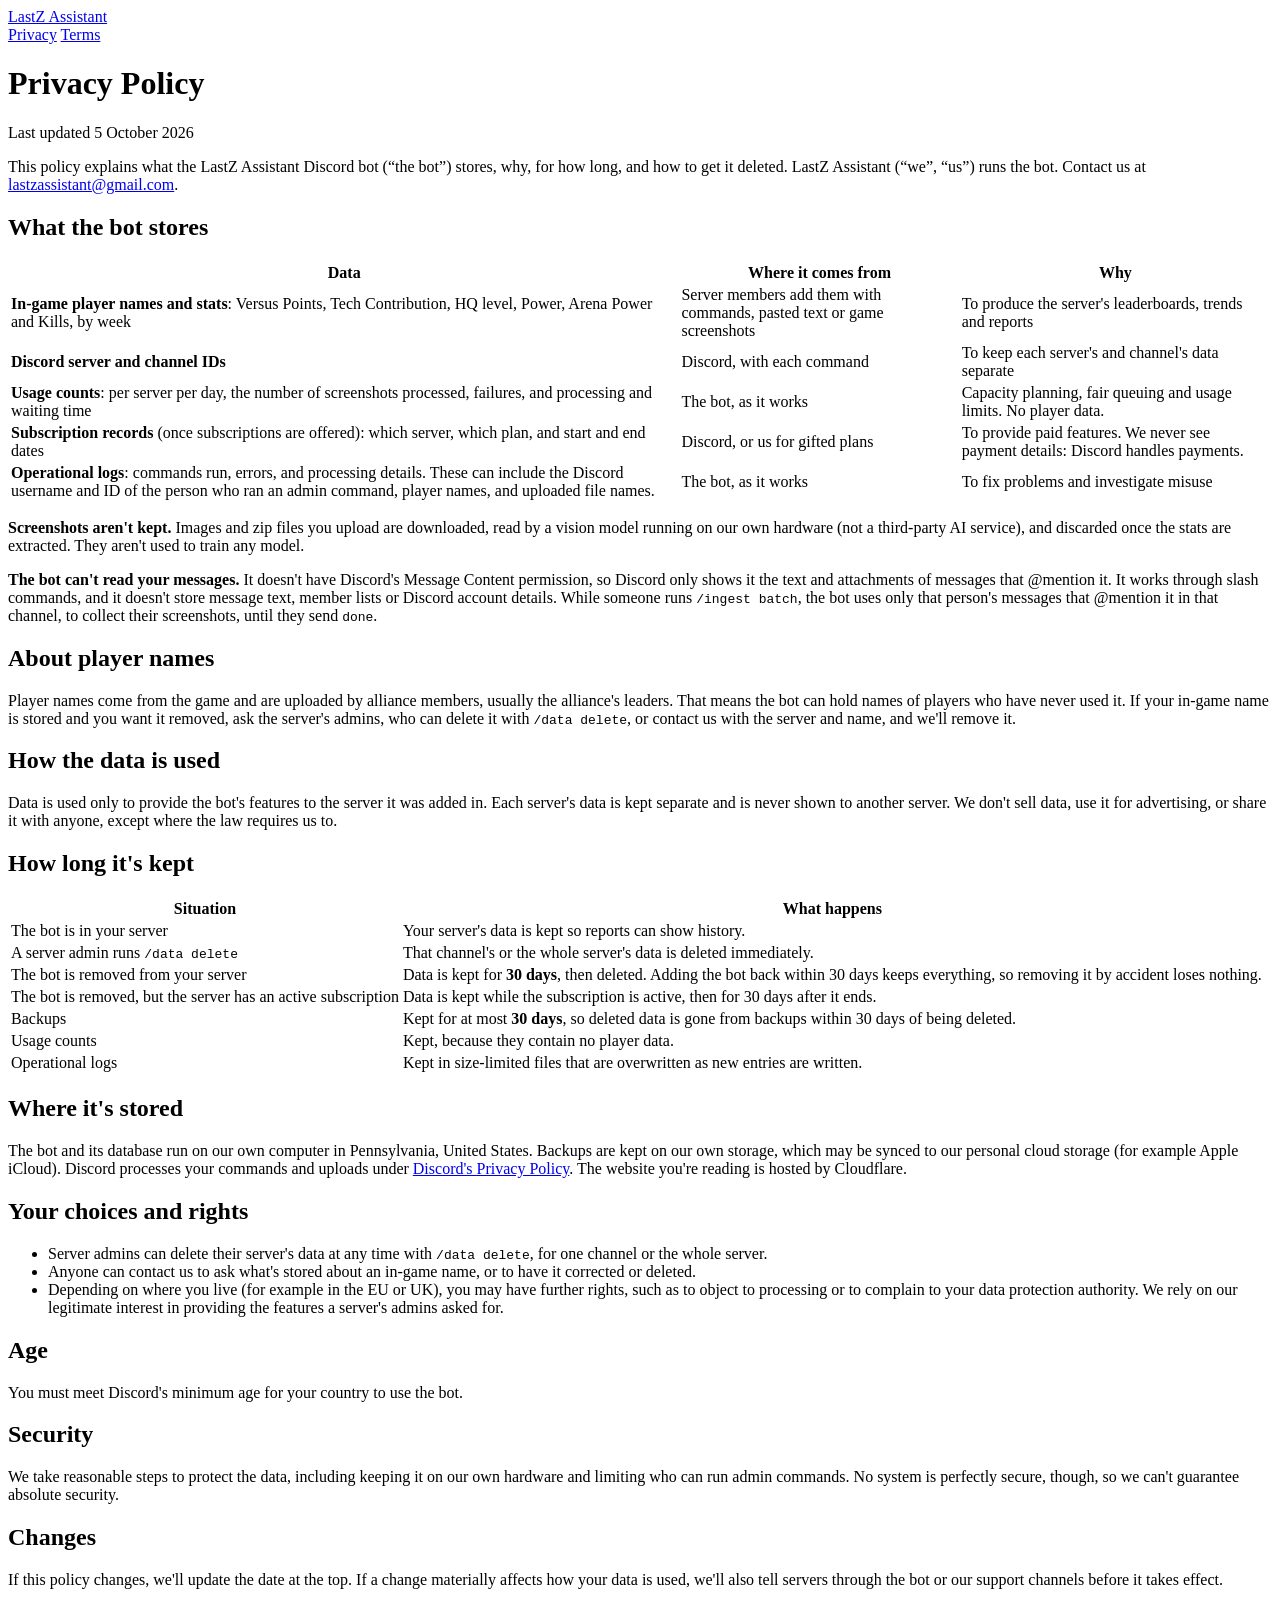
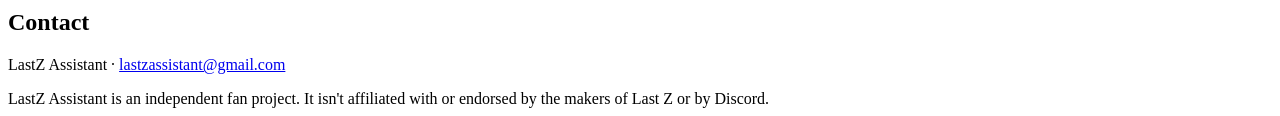
==== site/privacy.html @ f5685cd7 "Drop the Message Content intent: retire prefix commands, @mention batches. Discord requires approval" ====
<!doctype html>
<html lang="en">
<head>
  <meta charset="utf-8">
  <meta name="viewport" content="width=device-width, initial-scale=1">
  <title>Privacy Policy · LastZ Assistant</title>
  <meta name="description" content="What LastZ Assistant stores, for how long, and how to delete it.">
  <link rel="stylesheet" href="/style.css">
</head>
<body>
  <header>
    <a class="brand" href="/">LastZ Assistant</a>
    <nav>
      <a href="/privacy">Privacy</a>
      <a href="/terms">Terms</a>
    </nav>
  </header>
  <main>
    <h1>Privacy Policy</h1>
    <p class="updated">Last updated 5 October 2026</p>

    <p>This policy explains what the LastZ Assistant Discord bot (“the bot”) stores, why, for how long, and how to get it deleted. LastZ Assistant (“we”, “us”) runs the bot. Contact us at <a href="mailto:lastzassistant@gmail.com">lastzassistant@gmail.com</a>.</p>

    <h2>What the bot stores</h2>
    <div class="table-wrap">
      <table>
        <tr><th>Data</th><th>Where it comes from</th><th>Why</th></tr>
        <tr>
          <td><strong>In-game player names and stats</strong>: Versus Points, Tech Contribution, HQ level, Power, Arena Power and Kills, by week</td>
          <td>Server members add them with commands, pasted text or game screenshots</td>
          <td>To produce the server's leaderboards, trends and reports</td>
        </tr>
        <tr>
          <td><strong>Discord server and channel IDs</strong></td>
          <td>Discord, with each command</td>
          <td>To keep each server's and channel's data separate</td>
        </tr>
        <tr>
          <td><strong>Usage counts</strong>: per server per day, the number of screenshots processed, failures, and processing and waiting time</td>
          <td>The bot, as it works</td>
          <td>Capacity planning, fair queuing and usage limits. No player data.</td>
        </tr>
        <tr>
          <td><strong>Subscription records</strong> (once subscriptions are offered): which server, which plan, and start and end dates</td>
          <td>Discord, or us for gifted plans</td>
          <td>To provide paid features. We never see payment details: Discord handles payments.</td>
        </tr>
        <tr>
          <td><strong>Operational logs</strong>: commands run, errors, and processing details. These can include the Discord username and ID of the person who ran an admin command, player names, and uploaded file names.</td>
          <td>The bot, as it works</td>
          <td>To fix problems and investigate misuse</td>
        </tr>
      </table>
    </div>

    <p><strong>Screenshots aren't kept.</strong> Images and zip files you upload are downloaded, read by a vision model running on our own hardware (not a third-party AI service), and discarded once the stats are extracted. They aren't used to train any model.</p>

    <p><strong>The bot can't read your messages.</strong> It doesn't have Discord's Message Content permission, so Discord only shows it the text and attachments of messages that @mention it. It works through slash commands, and it doesn't store message text, member lists or Discord account details. While someone runs <code>/ingest batch</code>, the bot uses only that person's messages that @mention it in that channel, to collect their screenshots, until they send <code>done</code>.</p>

    <h2>About player names</h2>
    <p>Player names come from the game and are uploaded by alliance members, usually the alliance's leaders. That means the bot can hold names of players who have never used it. If your in-game name is stored and you want it removed, ask the server's admins, who can delete it with <code>/data delete</code>, or contact us with the server and name, and we'll remove it.</p>

    <h2>How the data is used</h2>
    <p>Data is used only to provide the bot's features to the server it was added in. Each server's data is kept separate and is never shown to another server. We don't sell data, use it for advertising, or share it with anyone, except where the law requires us to.</p>

    <h2>How long it's kept</h2>
    <div class="table-wrap">
      <table>
        <tr><th>Situation</th><th>What happens</th></tr>
        <tr><td>The bot is in your server</td><td>Your server's data is kept so reports can show history.</td></tr>
        <tr><td>A server admin runs <code>/data delete</code></td><td>That channel's or the whole server's data is deleted immediately.</td></tr>
        <tr><td>The bot is removed from your server</td><td>Data is kept for <strong>30 days</strong>, then deleted. Adding the bot back within 30 days keeps everything, so removing it by accident loses nothing.</td></tr>
        <tr><td>The bot is removed, but the server has an active subscription</td><td>Data is kept while the subscription is active, then for 30 days after it ends.</td></tr>
        <tr><td>Backups</td><td>Kept for at most <strong>30 days</strong>, so deleted data is gone from backups within 30 days of being deleted.</td></tr>
        <tr><td>Usage counts</td><td>Kept, because they contain no player data.</td></tr>
        <tr><td>Operational logs</td><td>Kept in size-limited files that are overwritten as new entries are written.</td></tr>
      </table>
    </div>

    <h2>Where it's stored</h2>
    <p>The bot and its database run on our own computer in Pennsylvania, United States. Backups are kept on our own storage, which may be synced to our personal cloud storage (for example Apple iCloud). Discord processes your commands and uploads under <a href="https://discord.com/privacy">Discord's Privacy Policy</a>. The website you're reading is hosted by Cloudflare.</p>

    <h2>Your choices and rights</h2>
    <ul>
      <li>Server admins can delete their server's data at any time with <code>/data delete</code>, for one channel or the whole server.</li>
      <li>Anyone can contact us to ask what's stored about an in-game name, or to have it corrected or deleted.</li>
      <li>Depending on where you live (for example in the EU or UK), you may have further rights, such as to object to processing or to complain to your data protection authority. We rely on our legitimate interest in providing the features a server's admins asked for.</li>
    </ul>

    <h2>Age</h2>
    <p>You must meet Discord's minimum age for your country to use the bot.</p>

    <h2>Security</h2>
    <p>We take reasonable steps to protect the data, including keeping it on our own hardware and limiting who can run admin commands. No system is perfectly secure, though, so we can't guarantee absolute security.</p>

    <h2>Changes</h2>
    <p>If this policy changes, we'll update the date at the top. If a change materially affects how your data is used, we'll also tell servers through the bot or our support channels before it takes effect.</p>

    <h2>Contact</h2>
    <p>LastZ Assistant · <a href="mailto:lastzassistant@gmail.com">lastzassistant@gmail.com</a></p>
  </main>
  <footer>
    LastZ Assistant is an independent fan project. It isn't affiliated with or endorsed by the makers of Last Z or by Discord.
  </footer>
</body>
</html>
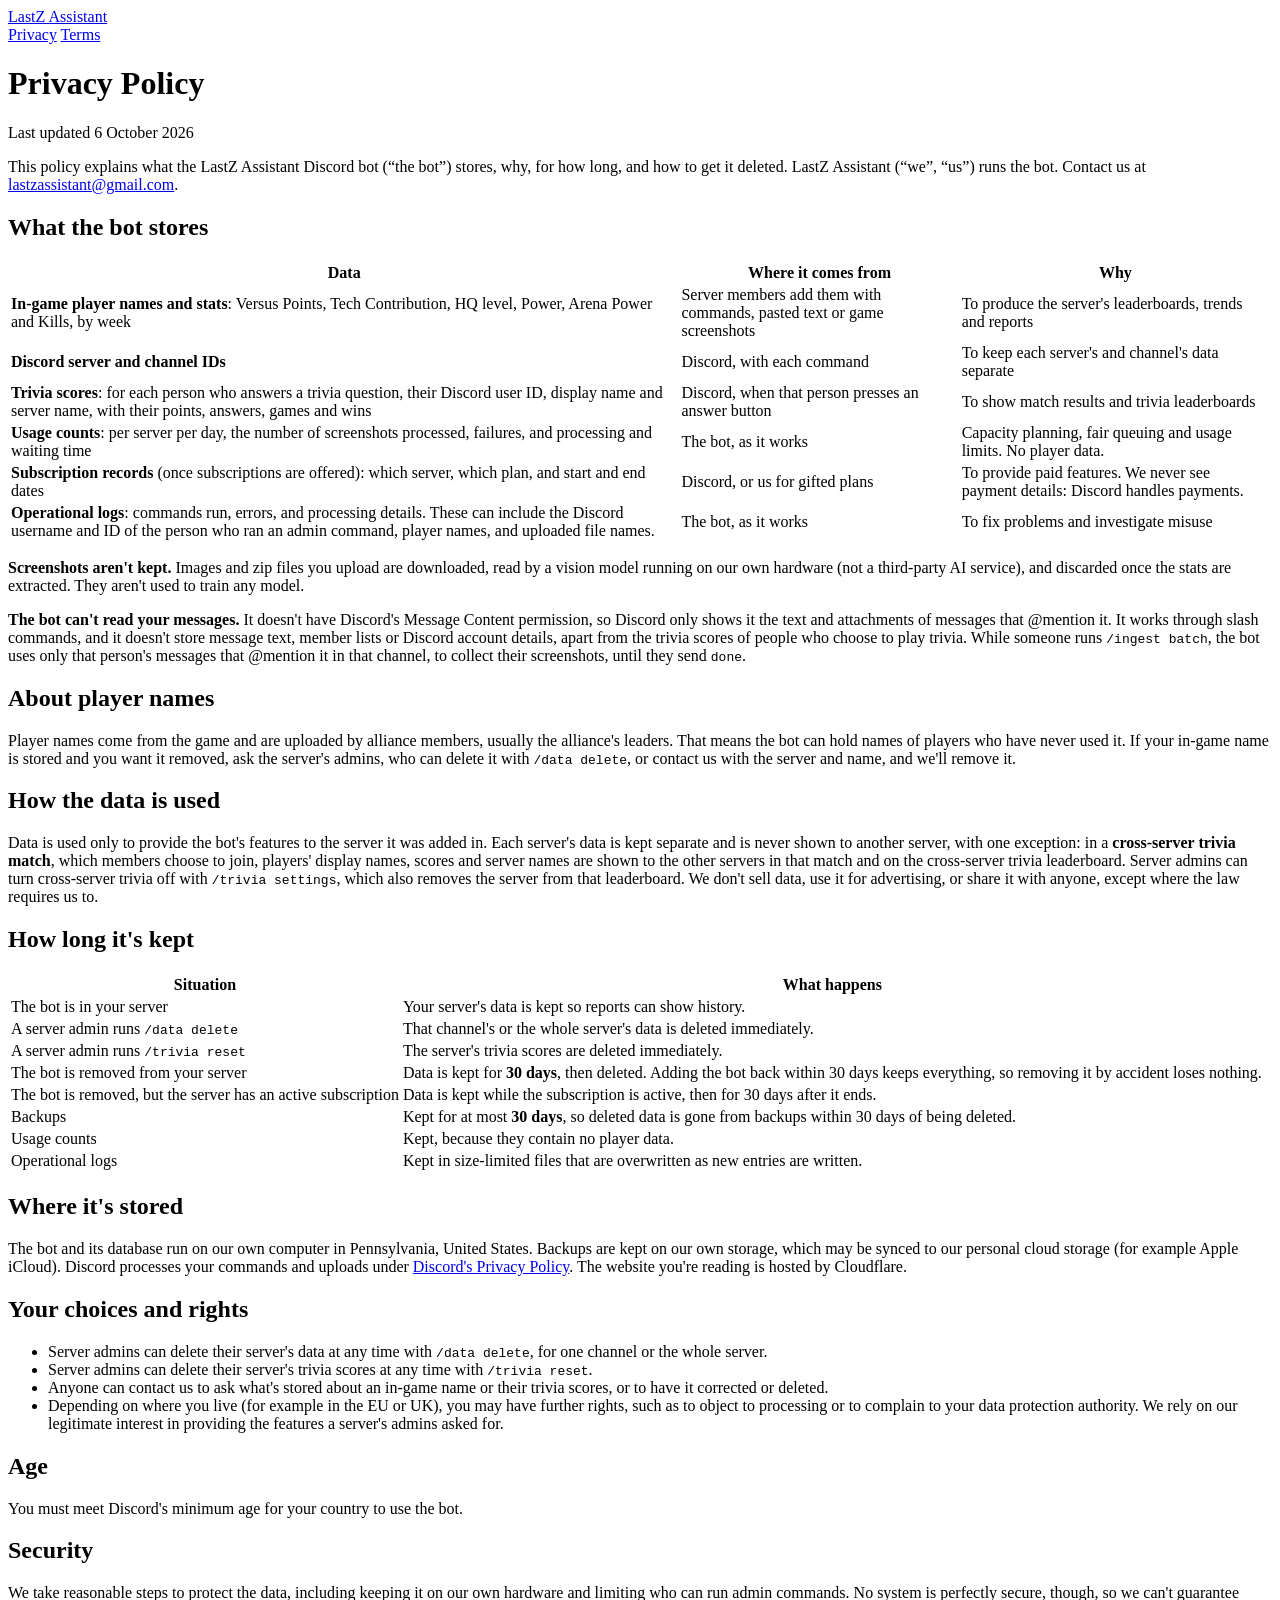
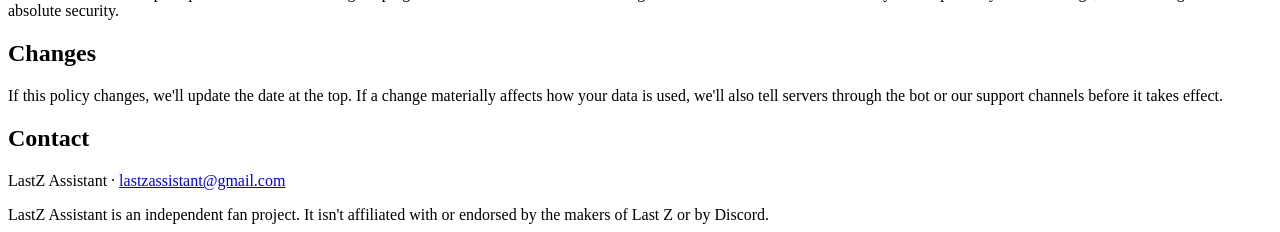
==== commit cf02441c: "Add trivia: matches in one server or across servers. /trivia start runs a multiple-choice match in t" ====
--- a/site/privacy.html
+++ b/site/privacy.html
@@ -17,7 +17,7 @@
   </header>
   <main>
     <h1>Privacy Policy</h1>
-    <p class="updated">Last updated 5 October 2026</p>
+    <p class="updated">Last updated 6 October 2026</p>
 
     <p>This policy explains what the LastZ Assistant Discord bot (“the bot”) stores, why, for how long, and how to get it deleted. LastZ Assistant (“we”, “us”) runs the bot. Contact us at <a href="mailto:lastzassistant@gmail.com">lastzassistant@gmail.com</a>.</p>
 
@@ -34,6 +34,11 @@
           <td><strong>Discord server and channel IDs</strong></td>
           <td>Discord, with each command</td>
           <td>To keep each server's and channel's data separate</td>
+        </tr>
+        <tr>
+          <td><strong>Trivia scores</strong>: for each person who answers a trivia question, their Discord user ID, display name and server name, with their points, answers, games and wins</td>
+          <td>Discord, when that person presses an answer button</td>
+          <td>To show match results and trivia leaderboards</td>
         </tr>
         <tr>
           <td><strong>Usage counts</strong>: per server per day, the number of screenshots processed, failures, and processing and waiting time</td>
@@ -55,13 +60,13 @@
 
     <p><strong>Screenshots aren't kept.</strong> Images and zip files you upload are downloaded, read by a vision model running on our own hardware (not a third-party AI service), and discarded once the stats are extracted. They aren't used to train any model.</p>
 
-    <p><strong>The bot can't read your messages.</strong> It doesn't have Discord's Message Content permission, so Discord only shows it the text and attachments of messages that @mention it. It works through slash commands, and it doesn't store message text, member lists or Discord account details. While someone runs <code>/ingest batch</code>, the bot uses only that person's messages that @mention it in that channel, to collect their screenshots, until they send <code>done</code>.</p>
+    <p><strong>The bot can't read your messages.</strong> It doesn't have Discord's Message Content permission, so Discord only shows it the text and attachments of messages that @mention it. It works through slash commands, and it doesn't store message text, member lists or Discord account details, apart from the trivia scores of people who choose to play trivia. While someone runs <code>/ingest batch</code>, the bot uses only that person's messages that @mention it in that channel, to collect their screenshots, until they send <code>done</code>.</p>
 
     <h2>About player names</h2>
     <p>Player names come from the game and are uploaded by alliance members, usually the alliance's leaders. That means the bot can hold names of players who have never used it. If your in-game name is stored and you want it removed, ask the server's admins, who can delete it with <code>/data delete</code>, or contact us with the server and name, and we'll remove it.</p>
 
     <h2>How the data is used</h2>
-    <p>Data is used only to provide the bot's features to the server it was added in. Each server's data is kept separate and is never shown to another server. We don't sell data, use it for advertising, or share it with anyone, except where the law requires us to.</p>
+    <p>Data is used only to provide the bot's features to the server it was added in. Each server's data is kept separate and is never shown to another server, with one exception: in a <strong>cross-server trivia match</strong>, which members choose to join, players' display names, scores and server names are shown to the other servers in that match and on the cross-server trivia leaderboard. Server admins can turn cross-server trivia off with <code>/trivia settings</code>, which also removes the server from that leaderboard. We don't sell data, use it for advertising, or share it with anyone, except where the law requires us to.</p>
 
     <h2>How long it's kept</h2>
     <div class="table-wrap">
@@ -69,6 +74,7 @@
         <tr><th>Situation</th><th>What happens</th></tr>
         <tr><td>The bot is in your server</td><td>Your server's data is kept so reports can show history.</td></tr>
         <tr><td>A server admin runs <code>/data delete</code></td><td>That channel's or the whole server's data is deleted immediately.</td></tr>
+        <tr><td>A server admin runs <code>/trivia reset</code></td><td>The server's trivia scores are deleted immediately.</td></tr>
         <tr><td>The bot is removed from your server</td><td>Data is kept for <strong>30 days</strong>, then deleted. Adding the bot back within 30 days keeps everything, so removing it by accident loses nothing.</td></tr>
         <tr><td>The bot is removed, but the server has an active subscription</td><td>Data is kept while the subscription is active, then for 30 days after it ends.</td></tr>
         <tr><td>Backups</td><td>Kept for at most <strong>30 days</strong>, so deleted data is gone from backups within 30 days of being deleted.</td></tr>
@@ -83,7 +89,8 @@
     <h2>Your choices and rights</h2>
     <ul>
       <li>Server admins can delete their server's data at any time with <code>/data delete</code>, for one channel or the whole server.</li>
-      <li>Anyone can contact us to ask what's stored about an in-game name, or to have it corrected or deleted.</li>
+      <li>Server admins can delete their server's trivia scores at any time with <code>/trivia reset</code>.</li>
+      <li>Anyone can contact us to ask what's stored about an in-game name or their trivia scores, or to have it corrected or deleted.</li>
       <li>Depending on where you live (for example in the EU or UK), you may have further rights, such as to object to processing or to complain to your data protection authority. We rely on our legitimate interest in providing the features a server's admins asked for.</li>
     </ul>
 
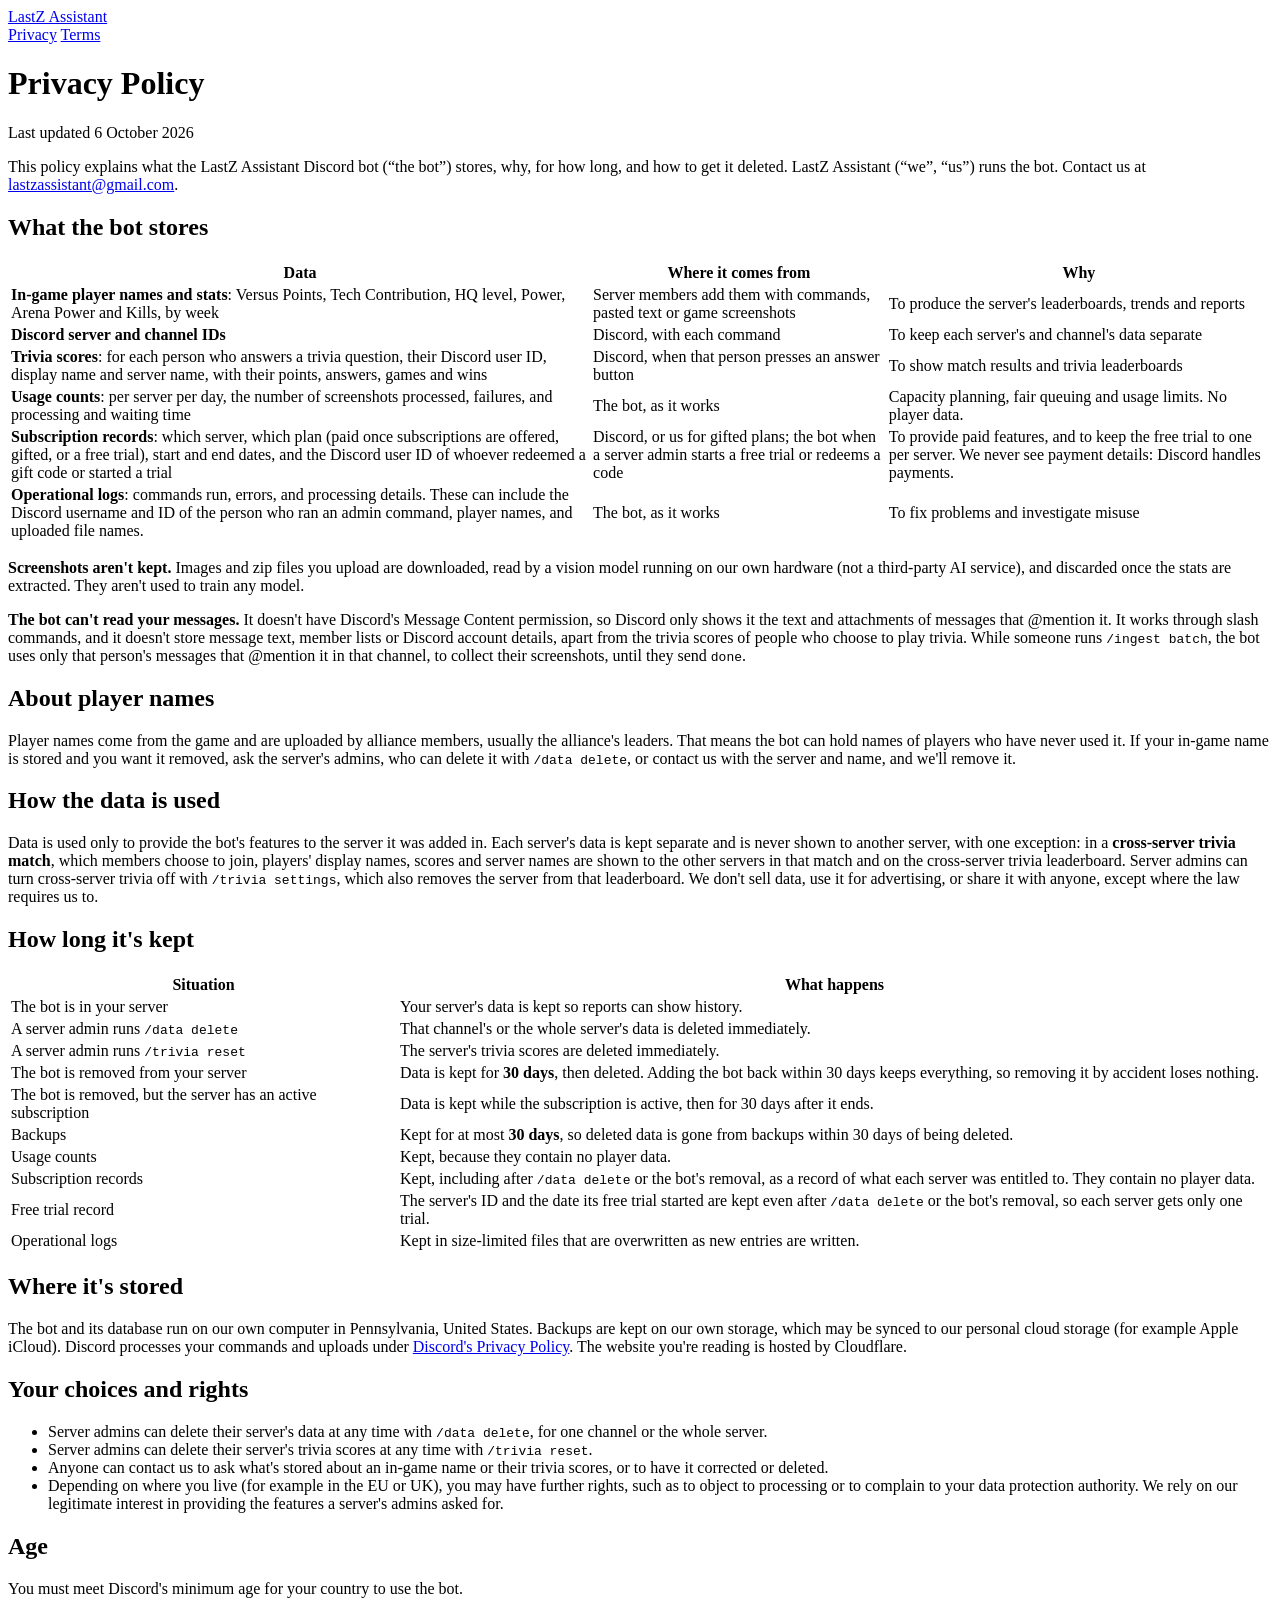
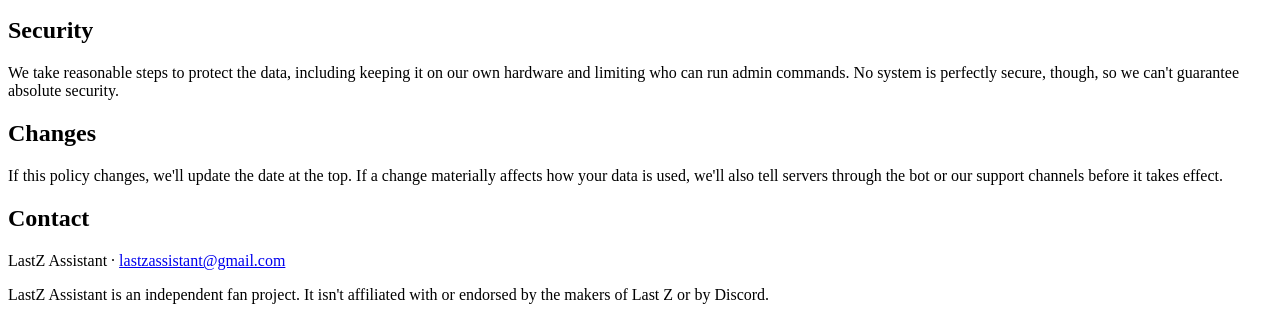
==== commit ff43d581: "Add a free 14-day Command trial, once per server A "Start free trial" button on /premium (Manage Ser" ====
--- a/site/privacy.html
+++ b/site/privacy.html
@@ -46,9 +46,9 @@
           <td>Capacity planning, fair queuing and usage limits. No player data.</td>
         </tr>
         <tr>
-          <td><strong>Subscription records</strong> (once subscriptions are offered): which server, which plan, and start and end dates</td>
-          <td>Discord, or us for gifted plans</td>
-          <td>To provide paid features. We never see payment details: Discord handles payments.</td>
+          <td><strong>Subscription records</strong>: which server, which plan (paid once subscriptions are offered, gifted, or a free trial), start and end dates, and the Discord user ID of whoever redeemed a gift code or started a trial</td>
+          <td>Discord, or us for gifted plans; the bot when a server admin starts a free trial or redeems a code</td>
+          <td>To provide paid features, and to keep the free trial to one per server. We never see payment details: Discord handles payments.</td>
         </tr>
         <tr>
           <td><strong>Operational logs</strong>: commands run, errors, and processing details. These can include the Discord username and ID of the person who ran an admin command, player names, and uploaded file names.</td>
@@ -79,6 +79,8 @@
         <tr><td>The bot is removed, but the server has an active subscription</td><td>Data is kept while the subscription is active, then for 30 days after it ends.</td></tr>
         <tr><td>Backups</td><td>Kept for at most <strong>30 days</strong>, so deleted data is gone from backups within 30 days of being deleted.</td></tr>
         <tr><td>Usage counts</td><td>Kept, because they contain no player data.</td></tr>
+        <tr><td>Subscription records</td><td>Kept, including after <code>/data delete</code> or the bot's removal, as a record of what each server was entitled to. They contain no player data.</td></tr>
+        <tr><td>Free trial record</td><td>The server's ID and the date its free trial started are kept even after <code>/data delete</code> or the bot's removal, so each server gets only one trial.</td></tr>
         <tr><td>Operational logs</td><td>Kept in size-limited files that are overwritten as new entries are written.</td></tr>
       </table>
     </div>
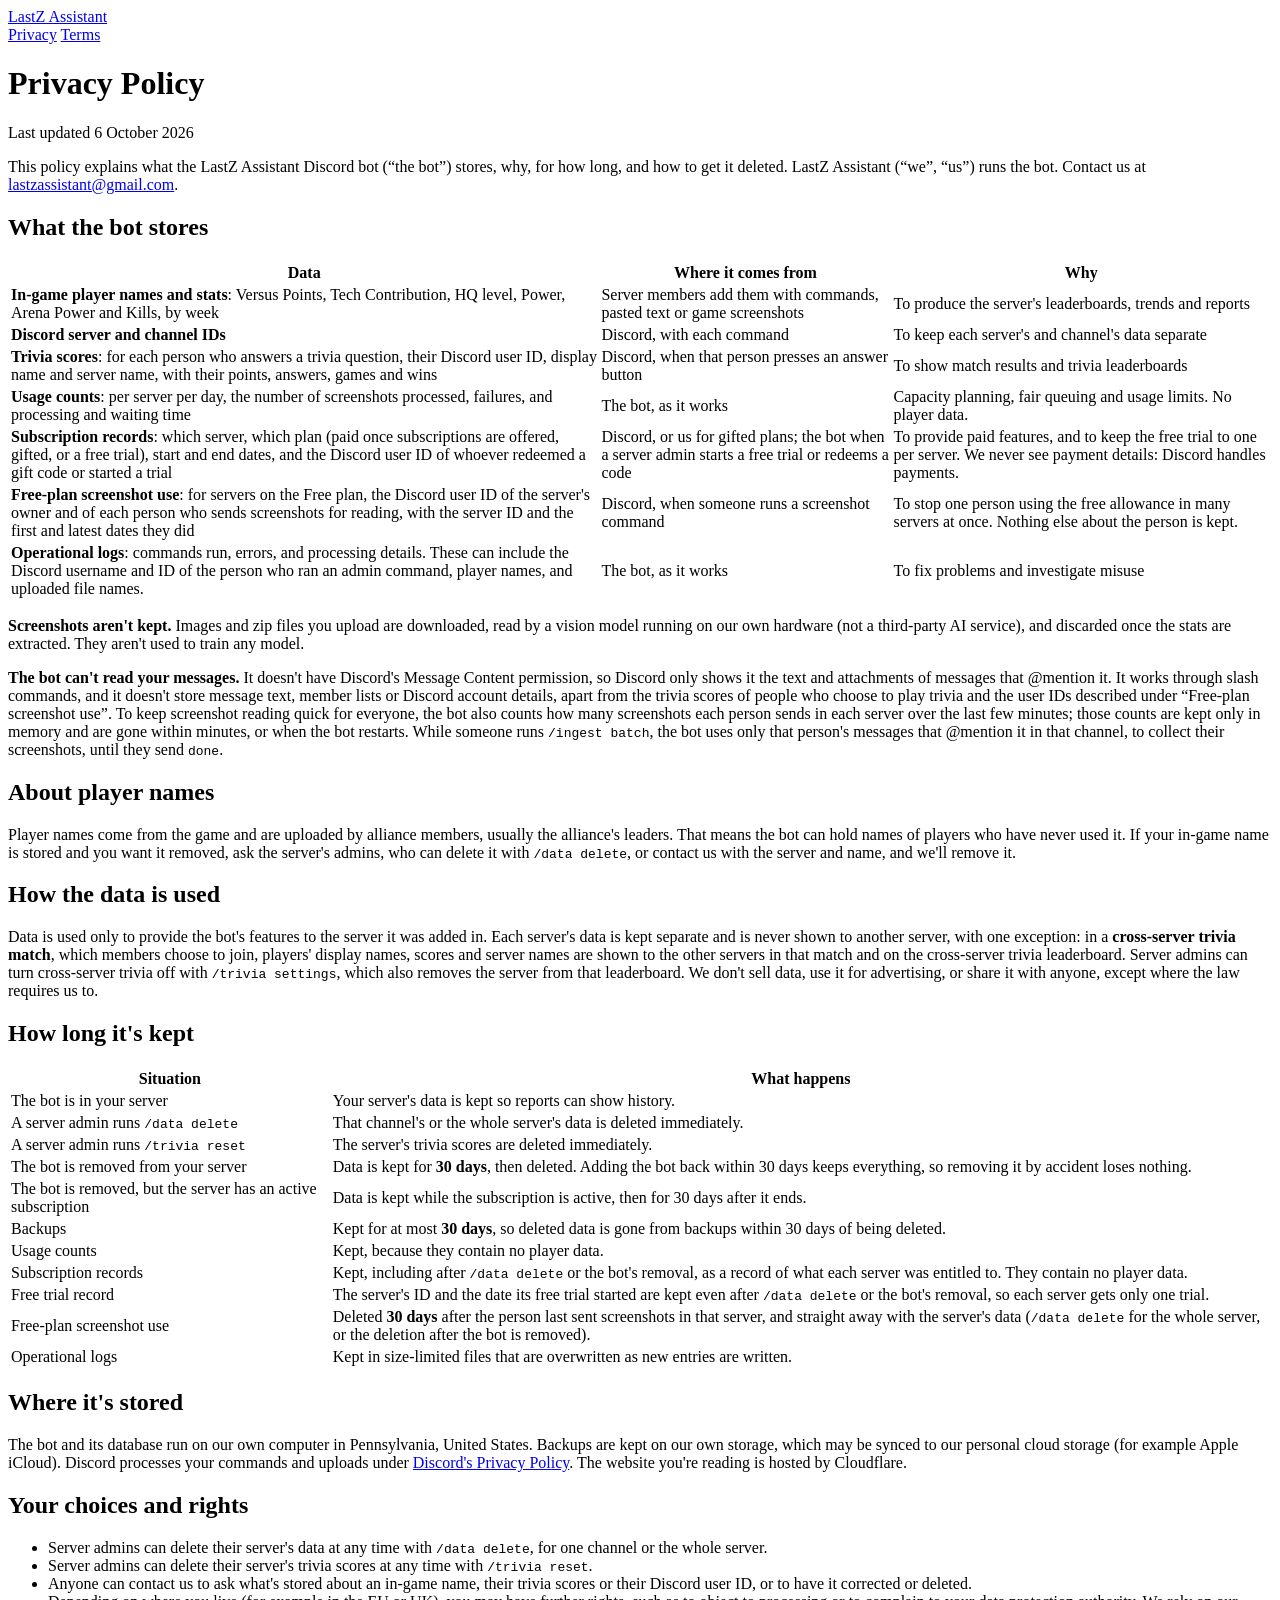
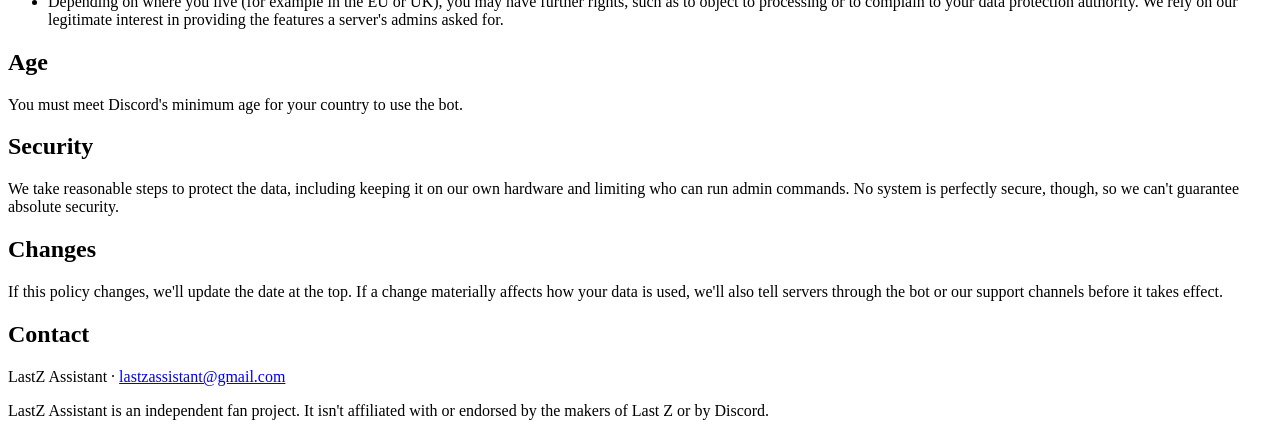
==== commit 40987b58: "Add abuse controls: per-user OCR rate limit and Free-server cap per person - Rate limit (always on):" ====
--- a/site/privacy.html
+++ b/site/privacy.html
@@ -51,6 +51,11 @@
           <td>To provide paid features, and to keep the free trial to one per server. We never see payment details: Discord handles payments.</td>
         </tr>
         <tr>
+          <td><strong>Free-plan screenshot use</strong>: for servers on the Free plan, the Discord user ID of the server's owner and of each person who sends screenshots for reading, with the server ID and the first and latest dates they did</td>
+          <td>Discord, when someone runs a screenshot command</td>
+          <td>To stop one person using the free allowance in many servers at once. Nothing else about the person is kept.</td>
+        </tr>
+        <tr>
           <td><strong>Operational logs</strong>: commands run, errors, and processing details. These can include the Discord username and ID of the person who ran an admin command, player names, and uploaded file names.</td>
           <td>The bot, as it works</td>
           <td>To fix problems and investigate misuse</td>
@@ -60,7 +65,7 @@
 
     <p><strong>Screenshots aren't kept.</strong> Images and zip files you upload are downloaded, read by a vision model running on our own hardware (not a third-party AI service), and discarded once the stats are extracted. They aren't used to train any model.</p>
 
-    <p><strong>The bot can't read your messages.</strong> It doesn't have Discord's Message Content permission, so Discord only shows it the text and attachments of messages that @mention it. It works through slash commands, and it doesn't store message text, member lists or Discord account details, apart from the trivia scores of people who choose to play trivia. While someone runs <code>/ingest batch</code>, the bot uses only that person's messages that @mention it in that channel, to collect their screenshots, until they send <code>done</code>.</p>
+    <p><strong>The bot can't read your messages.</strong> It doesn't have Discord's Message Content permission, so Discord only shows it the text and attachments of messages that @mention it. It works through slash commands, and it doesn't store message text, member lists or Discord account details, apart from the trivia scores of people who choose to play trivia and the user IDs described under “Free-plan screenshot use”. To keep screenshot reading quick for everyone, the bot also counts how many screenshots each person sends in each server over the last few minutes; those counts are kept only in memory and are gone within minutes, or when the bot restarts. While someone runs <code>/ingest batch</code>, the bot uses only that person's messages that @mention it in that channel, to collect their screenshots, until they send <code>done</code>.</p>
 
     <h2>About player names</h2>
     <p>Player names come from the game and are uploaded by alliance members, usually the alliance's leaders. That means the bot can hold names of players who have never used it. If your in-game name is stored and you want it removed, ask the server's admins, who can delete it with <code>/data delete</code>, or contact us with the server and name, and we'll remove it.</p>
@@ -81,6 +86,7 @@
         <tr><td>Usage counts</td><td>Kept, because they contain no player data.</td></tr>
         <tr><td>Subscription records</td><td>Kept, including after <code>/data delete</code> or the bot's removal, as a record of what each server was entitled to. They contain no player data.</td></tr>
         <tr><td>Free trial record</td><td>The server's ID and the date its free trial started are kept even after <code>/data delete</code> or the bot's removal, so each server gets only one trial.</td></tr>
+        <tr><td>Free-plan screenshot use</td><td>Deleted <strong>30 days</strong> after the person last sent screenshots in that server, and straight away with the server's data (<code>/data delete</code> for the whole server, or the deletion after the bot is removed).</td></tr>
         <tr><td>Operational logs</td><td>Kept in size-limited files that are overwritten as new entries are written.</td></tr>
       </table>
     </div>
@@ -92,7 +98,7 @@
     <ul>
       <li>Server admins can delete their server's data at any time with <code>/data delete</code>, for one channel or the whole server.</li>
       <li>Server admins can delete their server's trivia scores at any time with <code>/trivia reset</code>.</li>
-      <li>Anyone can contact us to ask what's stored about an in-game name or their trivia scores, or to have it corrected or deleted.</li>
+      <li>Anyone can contact us to ask what's stored about an in-game name, their trivia scores or their Discord user ID, or to have it corrected or deleted.</li>
       <li>Depending on where you live (for example in the EU or UK), you may have further rights, such as to object to processing or to complain to your data protection authority. We rely on our legitimate interest in providing the features a server's admins asked for.</li>
     </ul>
 
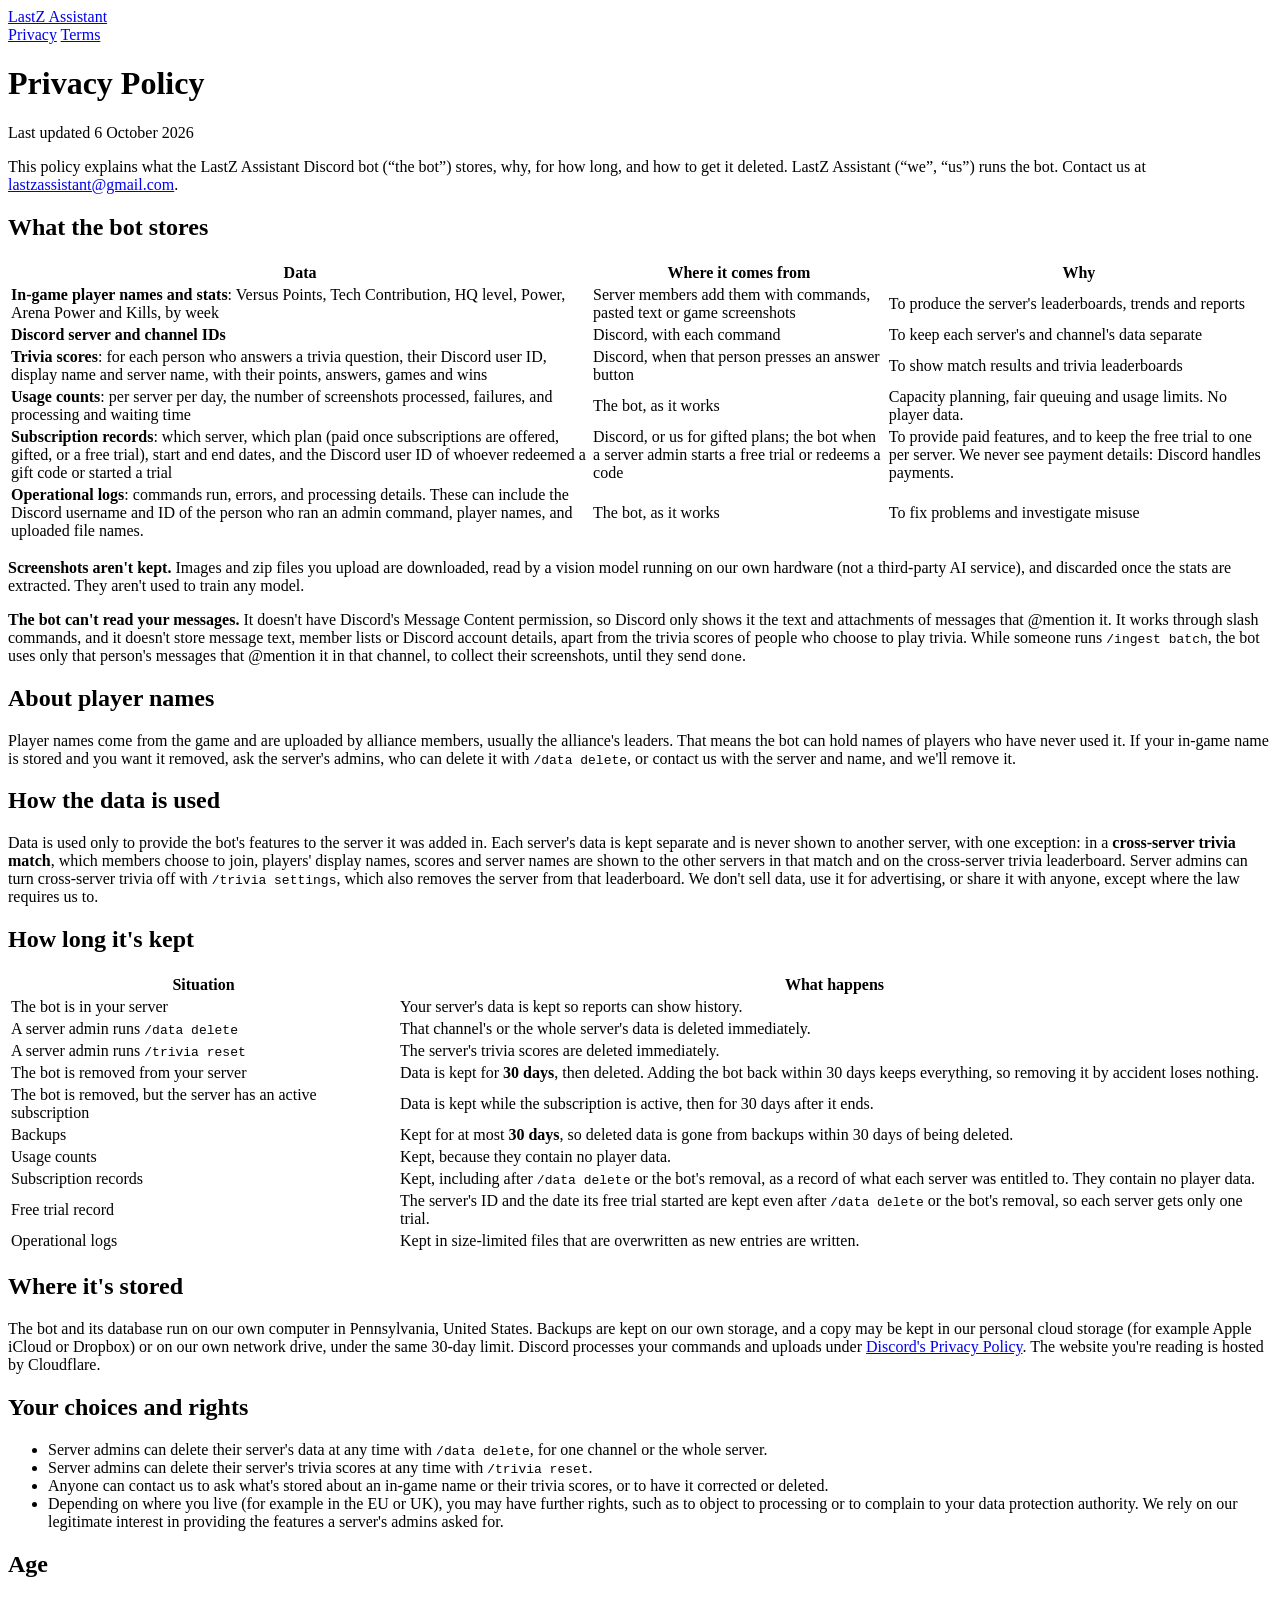
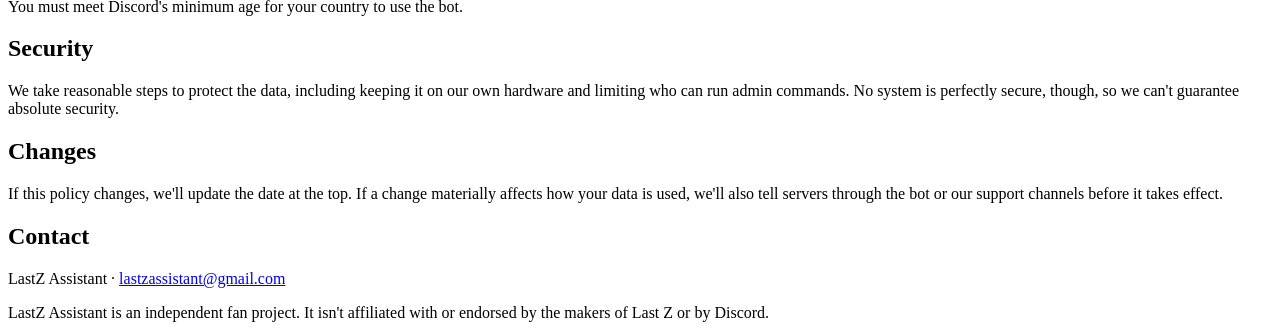
==== commit dcded9ec: "Monitor hosting: heartbeat, operator alerts, offsite backups, /ops health Minimum version of monetiz" ====
--- a/site/privacy.html
+++ b/site/privacy.html
@@ -51,11 +51,6 @@
           <td>To provide paid features, and to keep the free trial to one per server. We never see payment details: Discord handles payments.</td>
         </tr>
         <tr>
-          <td><strong>Free-plan screenshot use</strong>: for servers on the Free plan, the Discord user ID of the server's owner and of each person who sends screenshots for reading, with the server ID and the first and latest dates they did</td>
-          <td>Discord, when someone runs a screenshot command</td>
-          <td>To stop one person using the free allowance in many servers at once. Nothing else about the person is kept.</td>
-        </tr>
-        <tr>
           <td><strong>Operational logs</strong>: commands run, errors, and processing details. These can include the Discord username and ID of the person who ran an admin command, player names, and uploaded file names.</td>
           <td>The bot, as it works</td>
           <td>To fix problems and investigate misuse</td>
@@ -65,7 +60,7 @@
 
     <p><strong>Screenshots aren't kept.</strong> Images and zip files you upload are downloaded, read by a vision model running on our own hardware (not a third-party AI service), and discarded once the stats are extracted. They aren't used to train any model.</p>
 
-    <p><strong>The bot can't read your messages.</strong> It doesn't have Discord's Message Content permission, so Discord only shows it the text and attachments of messages that @mention it. It works through slash commands, and it doesn't store message text, member lists or Discord account details, apart from the trivia scores of people who choose to play trivia and the user IDs described under “Free-plan screenshot use”. To keep screenshot reading quick for everyone, the bot also counts how many screenshots each person sends in each server over the last few minutes; those counts are kept only in memory and are gone within minutes, or when the bot restarts. While someone runs <code>/ingest batch</code>, the bot uses only that person's messages that @mention it in that channel, to collect their screenshots, until they send <code>done</code>.</p>
+    <p><strong>The bot can't read your messages.</strong> It doesn't have Discord's Message Content permission, so Discord only shows it the text and attachments of messages that @mention it. It works through slash commands, and it doesn't store message text, member lists or Discord account details, apart from the trivia scores of people who choose to play trivia. While someone runs <code>/ingest batch</code>, the bot uses only that person's messages that @mention it in that channel, to collect their screenshots, until they send <code>done</code>.</p>
 
     <h2>About player names</h2>
     <p>Player names come from the game and are uploaded by alliance members, usually the alliance's leaders. That means the bot can hold names of players who have never used it. If your in-game name is stored and you want it removed, ask the server's admins, who can delete it with <code>/data delete</code>, or contact us with the server and name, and we'll remove it.</p>
@@ -86,19 +81,18 @@
         <tr><td>Usage counts</td><td>Kept, because they contain no player data.</td></tr>
         <tr><td>Subscription records</td><td>Kept, including after <code>/data delete</code> or the bot's removal, as a record of what each server was entitled to. They contain no player data.</td></tr>
         <tr><td>Free trial record</td><td>The server's ID and the date its free trial started are kept even after <code>/data delete</code> or the bot's removal, so each server gets only one trial.</td></tr>
-        <tr><td>Free-plan screenshot use</td><td>Deleted <strong>30 days</strong> after the person last sent screenshots in that server, and straight away with the server's data (<code>/data delete</code> for the whole server, or the deletion after the bot is removed).</td></tr>
         <tr><td>Operational logs</td><td>Kept in size-limited files that are overwritten as new entries are written.</td></tr>
       </table>
     </div>
 
     <h2>Where it's stored</h2>
-    <p>The bot and its database run on our own computer in Pennsylvania, United States. Backups are kept on our own storage, which may be synced to our personal cloud storage (for example Apple iCloud). Discord processes your commands and uploads under <a href="https://discord.com/privacy">Discord's Privacy Policy</a>. The website you're reading is hosted by Cloudflare.</p>
+    <p>The bot and its database run on our own computer in Pennsylvania, United States. Backups are kept on our own storage, and a copy may be kept in our personal cloud storage (for example Apple iCloud or Dropbox) or on our own network drive, under the same 30-day limit. Discord processes your commands and uploads under <a href="https://discord.com/privacy">Discord's Privacy Policy</a>. The website you're reading is hosted by Cloudflare.</p>
 
     <h2>Your choices and rights</h2>
     <ul>
       <li>Server admins can delete their server's data at any time with <code>/data delete</code>, for one channel or the whole server.</li>
       <li>Server admins can delete their server's trivia scores at any time with <code>/trivia reset</code>.</li>
-      <li>Anyone can contact us to ask what's stored about an in-game name, their trivia scores or their Discord user ID, or to have it corrected or deleted.</li>
+      <li>Anyone can contact us to ask what's stored about an in-game name or their trivia scores, or to have it corrected or deleted.</li>
       <li>Depending on where you live (for example in the EU or UK), you may have further rights, such as to object to processing or to complain to your data protection authority. We rely on our legitimate interest in providing the features a server's admins asked for.</li>
     </ul>
 
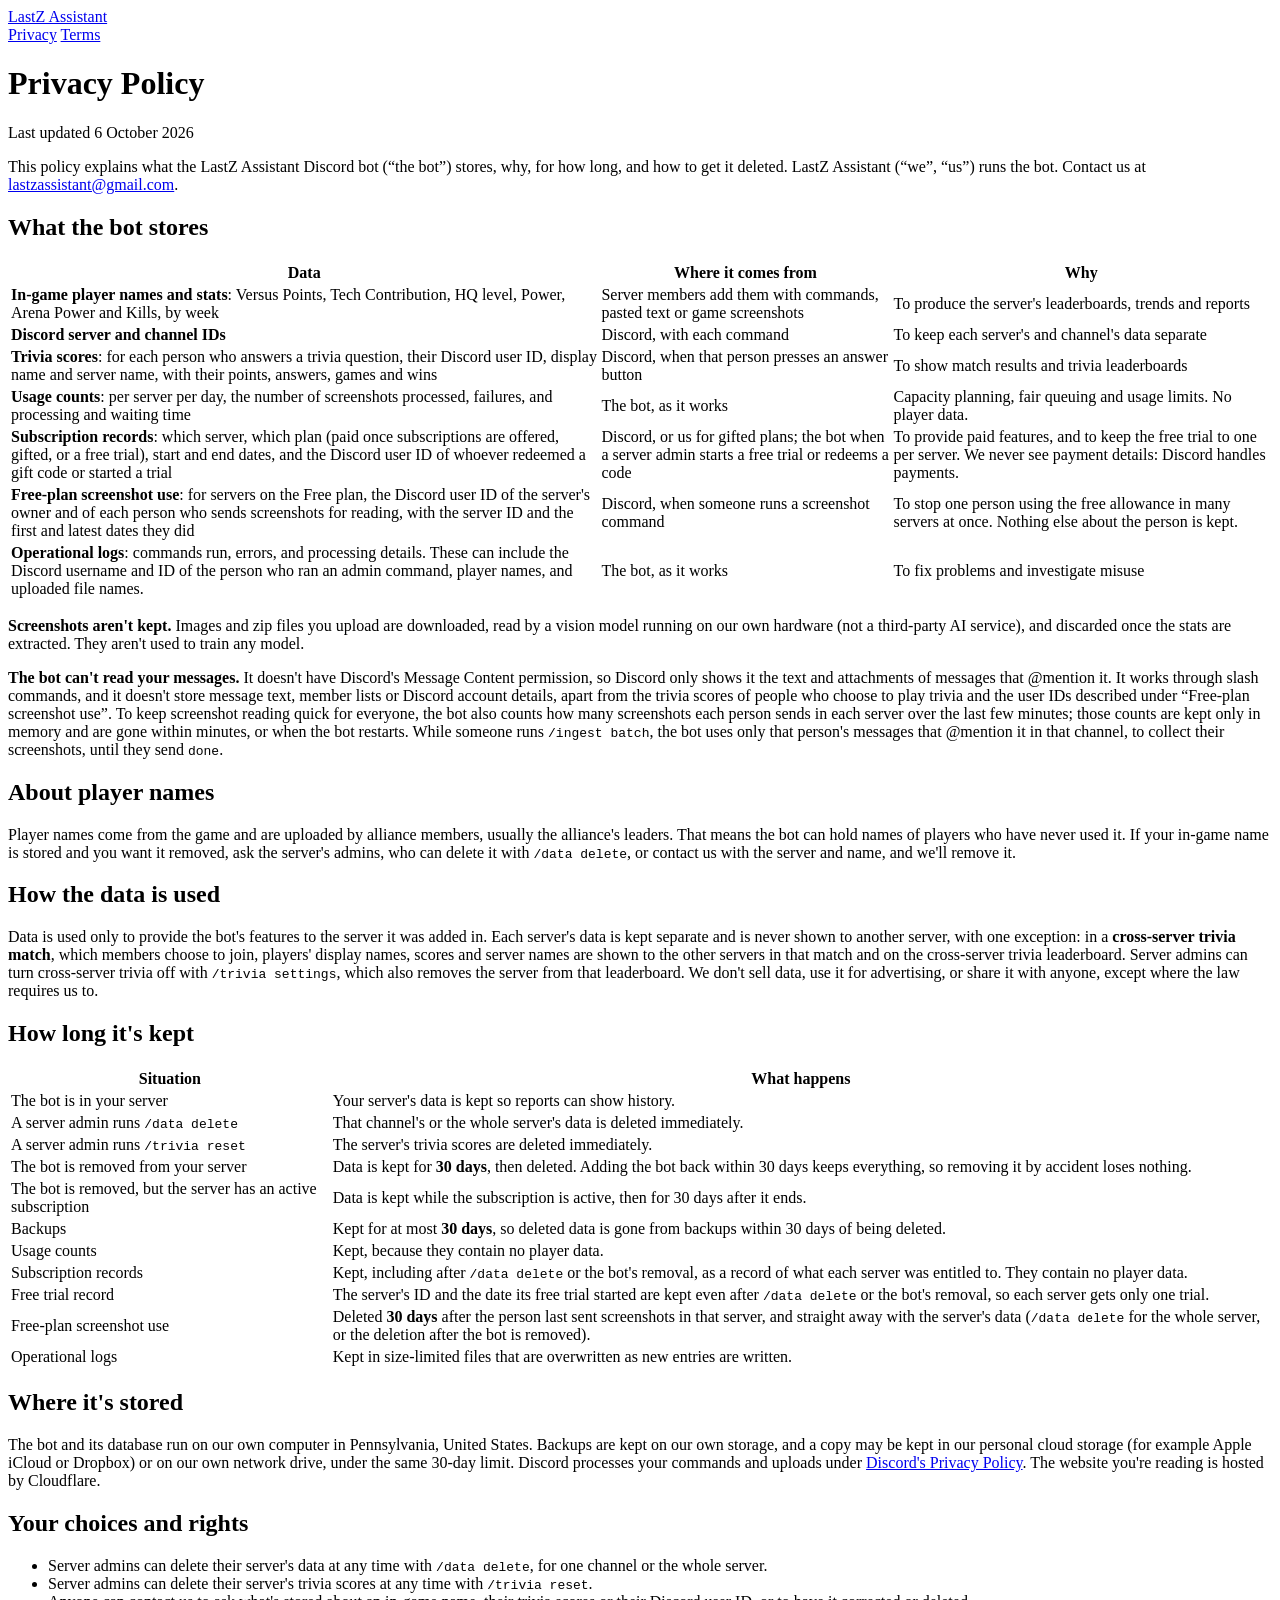
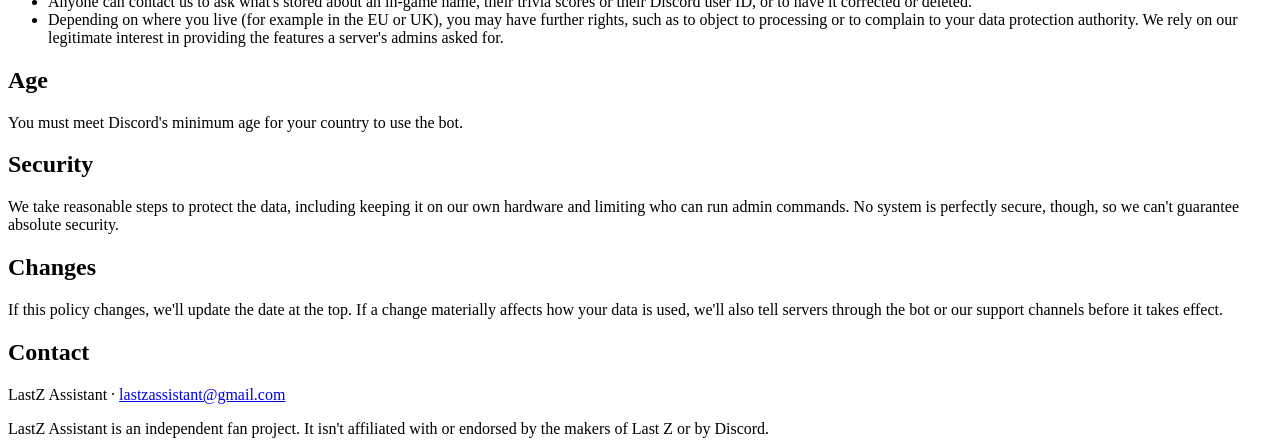
==== commit c2401fa4: "Merge abuse-controls" ====
--- a/site/privacy.html
+++ b/site/privacy.html
@@ -51,6 +51,11 @@
           <td>To provide paid features, and to keep the free trial to one per server. We never see payment details: Discord handles payments.</td>
         </tr>
         <tr>
+          <td><strong>Free-plan screenshot use</strong>: for servers on the Free plan, the Discord user ID of the server's owner and of each person who sends screenshots for reading, with the server ID and the first and latest dates they did</td>
+          <td>Discord, when someone runs a screenshot command</td>
+          <td>To stop one person using the free allowance in many servers at once. Nothing else about the person is kept.</td>
+        </tr>
+        <tr>
           <td><strong>Operational logs</strong>: commands run, errors, and processing details. These can include the Discord username and ID of the person who ran an admin command, player names, and uploaded file names.</td>
           <td>The bot, as it works</td>
           <td>To fix problems and investigate misuse</td>
@@ -60,7 +65,7 @@
 
     <p><strong>Screenshots aren't kept.</strong> Images and zip files you upload are downloaded, read by a vision model running on our own hardware (not a third-party AI service), and discarded once the stats are extracted. They aren't used to train any model.</p>
 
-    <p><strong>The bot can't read your messages.</strong> It doesn't have Discord's Message Content permission, so Discord only shows it the text and attachments of messages that @mention it. It works through slash commands, and it doesn't store message text, member lists or Discord account details, apart from the trivia scores of people who choose to play trivia. While someone runs <code>/ingest batch</code>, the bot uses only that person's messages that @mention it in that channel, to collect their screenshots, until they send <code>done</code>.</p>
+    <p><strong>The bot can't read your messages.</strong> It doesn't have Discord's Message Content permission, so Discord only shows it the text and attachments of messages that @mention it. It works through slash commands, and it doesn't store message text, member lists or Discord account details, apart from the trivia scores of people who choose to play trivia and the user IDs described under “Free-plan screenshot use”. To keep screenshot reading quick for everyone, the bot also counts how many screenshots each person sends in each server over the last few minutes; those counts are kept only in memory and are gone within minutes, or when the bot restarts. While someone runs <code>/ingest batch</code>, the bot uses only that person's messages that @mention it in that channel, to collect their screenshots, until they send <code>done</code>.</p>
 
     <h2>About player names</h2>
     <p>Player names come from the game and are uploaded by alliance members, usually the alliance's leaders. That means the bot can hold names of players who have never used it. If your in-game name is stored and you want it removed, ask the server's admins, who can delete it with <code>/data delete</code>, or contact us with the server and name, and we'll remove it.</p>
@@ -81,6 +86,7 @@
         <tr><td>Usage counts</td><td>Kept, because they contain no player data.</td></tr>
         <tr><td>Subscription records</td><td>Kept, including after <code>/data delete</code> or the bot's removal, as a record of what each server was entitled to. They contain no player data.</td></tr>
         <tr><td>Free trial record</td><td>The server's ID and the date its free trial started are kept even after <code>/data delete</code> or the bot's removal, so each server gets only one trial.</td></tr>
+        <tr><td>Free-plan screenshot use</td><td>Deleted <strong>30 days</strong> after the person last sent screenshots in that server, and straight away with the server's data (<code>/data delete</code> for the whole server, or the deletion after the bot is removed).</td></tr>
         <tr><td>Operational logs</td><td>Kept in size-limited files that are overwritten as new entries are written.</td></tr>
       </table>
     </div>
@@ -92,7 +98,7 @@
     <ul>
       <li>Server admins can delete their server's data at any time with <code>/data delete</code>, for one channel or the whole server.</li>
       <li>Server admins can delete their server's trivia scores at any time with <code>/trivia reset</code>.</li>
-      <li>Anyone can contact us to ask what's stored about an in-game name or their trivia scores, or to have it corrected or deleted.</li>
+      <li>Anyone can contact us to ask what's stored about an in-game name, their trivia scores or their Discord user ID, or to have it corrected or deleted.</li>
       <li>Depending on where you live (for example in the EU or UK), you may have further rights, such as to object to processing or to complain to your data protection authority. We rely on our legitimate interest in providing the features a server's admins asked for.</li>
     </ul>
 
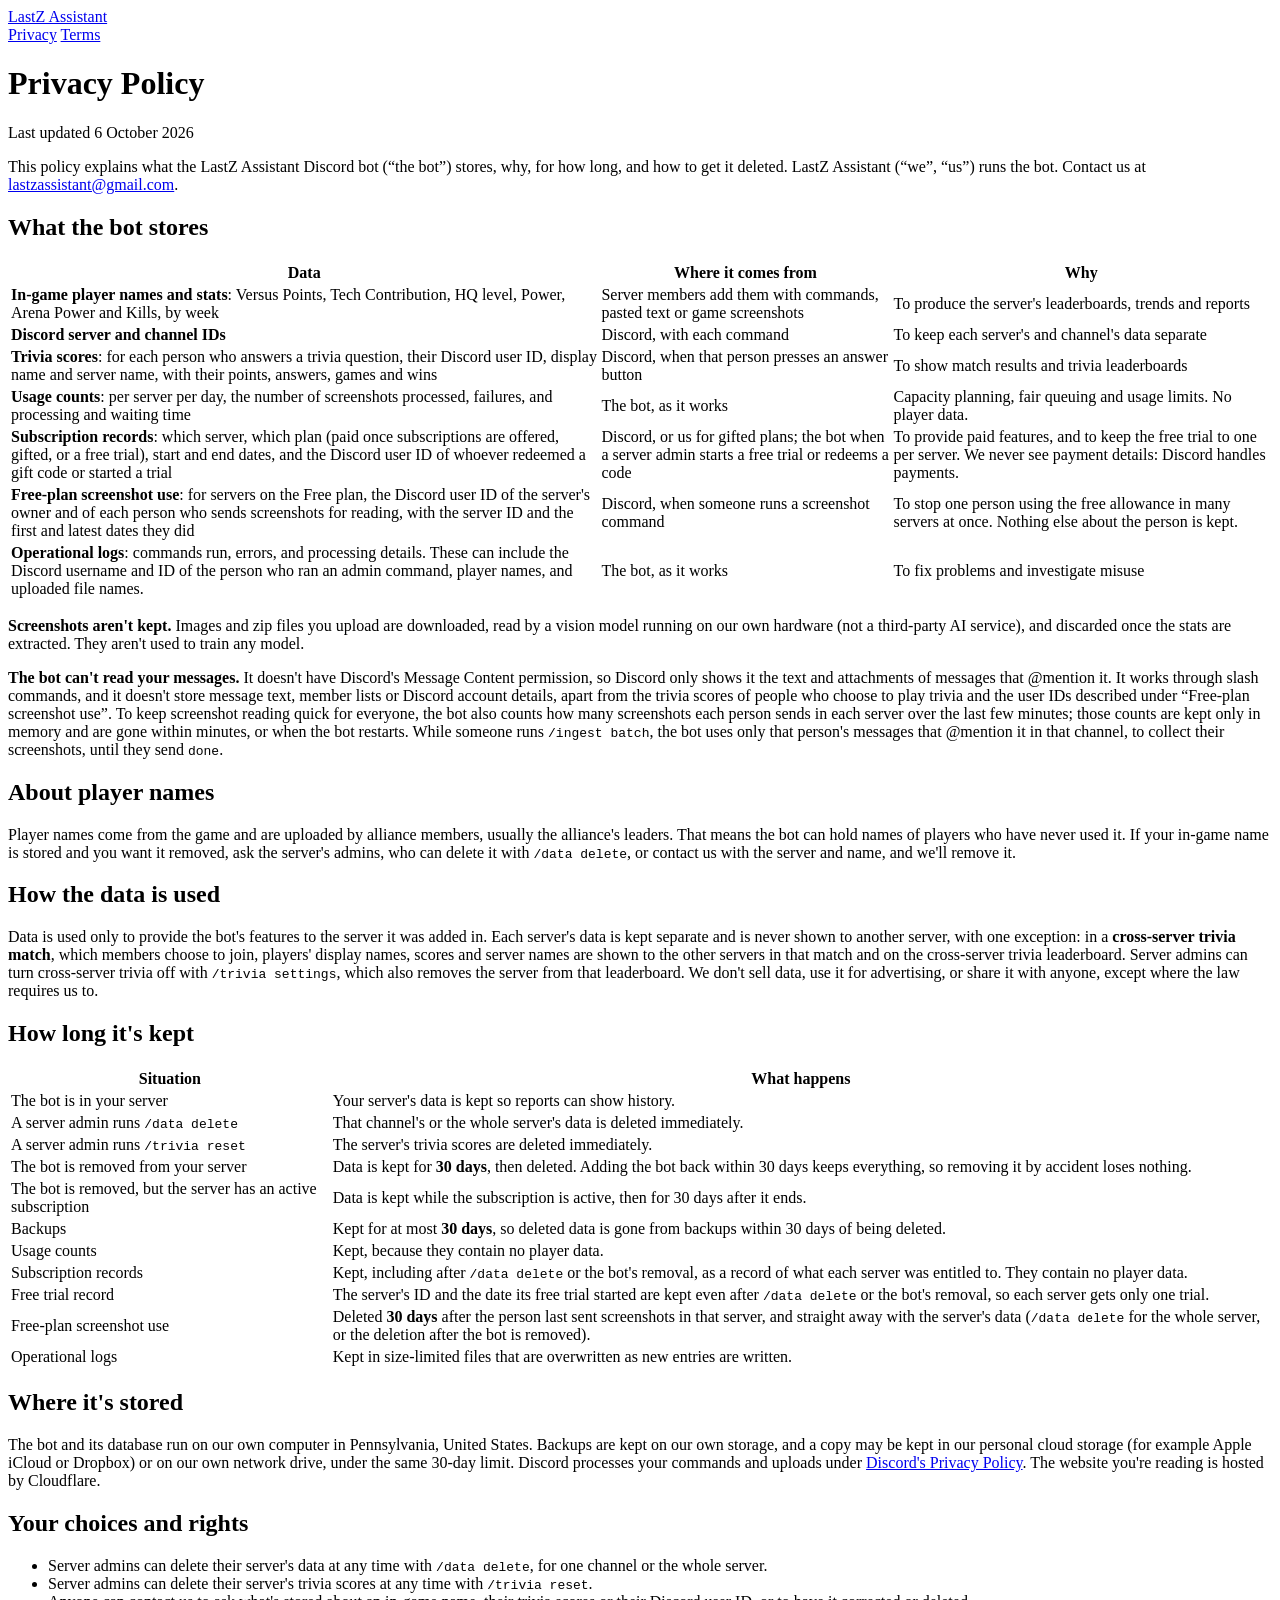
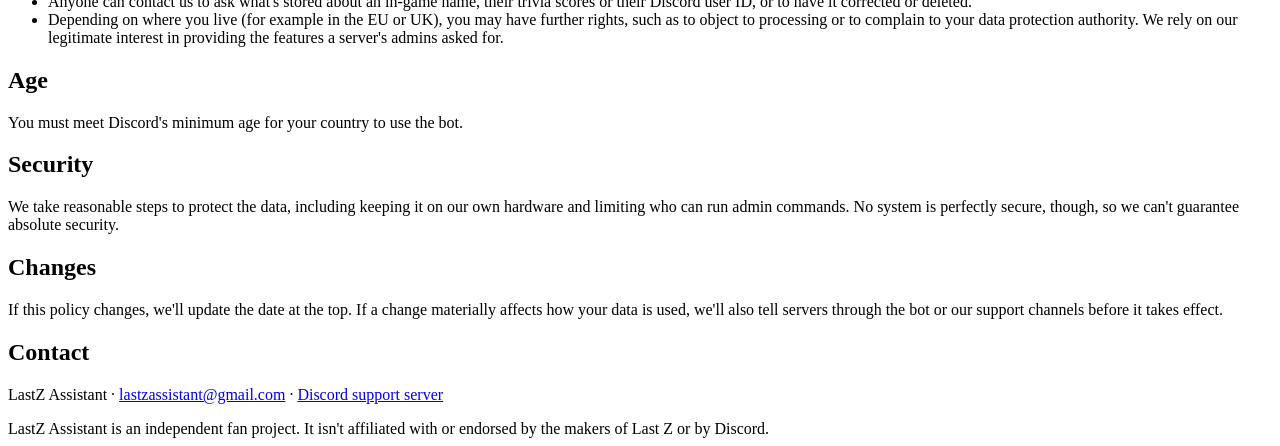
==== commit daf4ba48: "Merge support-link" ====
--- a/site/privacy.html
+++ b/site/privacy.html
@@ -112,7 +112,7 @@
     <p>If this policy changes, we'll update the date at the top. If a change materially affects how your data is used, we'll also tell servers through the bot or our support channels before it takes effect.</p>
 
     <h2>Contact</h2>
-    <p>LastZ Assistant · <a href="mailto:lastzassistant@gmail.com">lastzassistant@gmail.com</a></p>
+    <p>LastZ Assistant · <a href="mailto:lastzassistant@gmail.com">lastzassistant@gmail.com</a> · <a href="https://discord.gg/MM4KnfggUq">Discord support server</a></p>
   </main>
   <footer>
     LastZ Assistant is an independent fan project. It isn't affiliated with or endorsed by the makers of Last Z or by Discord.
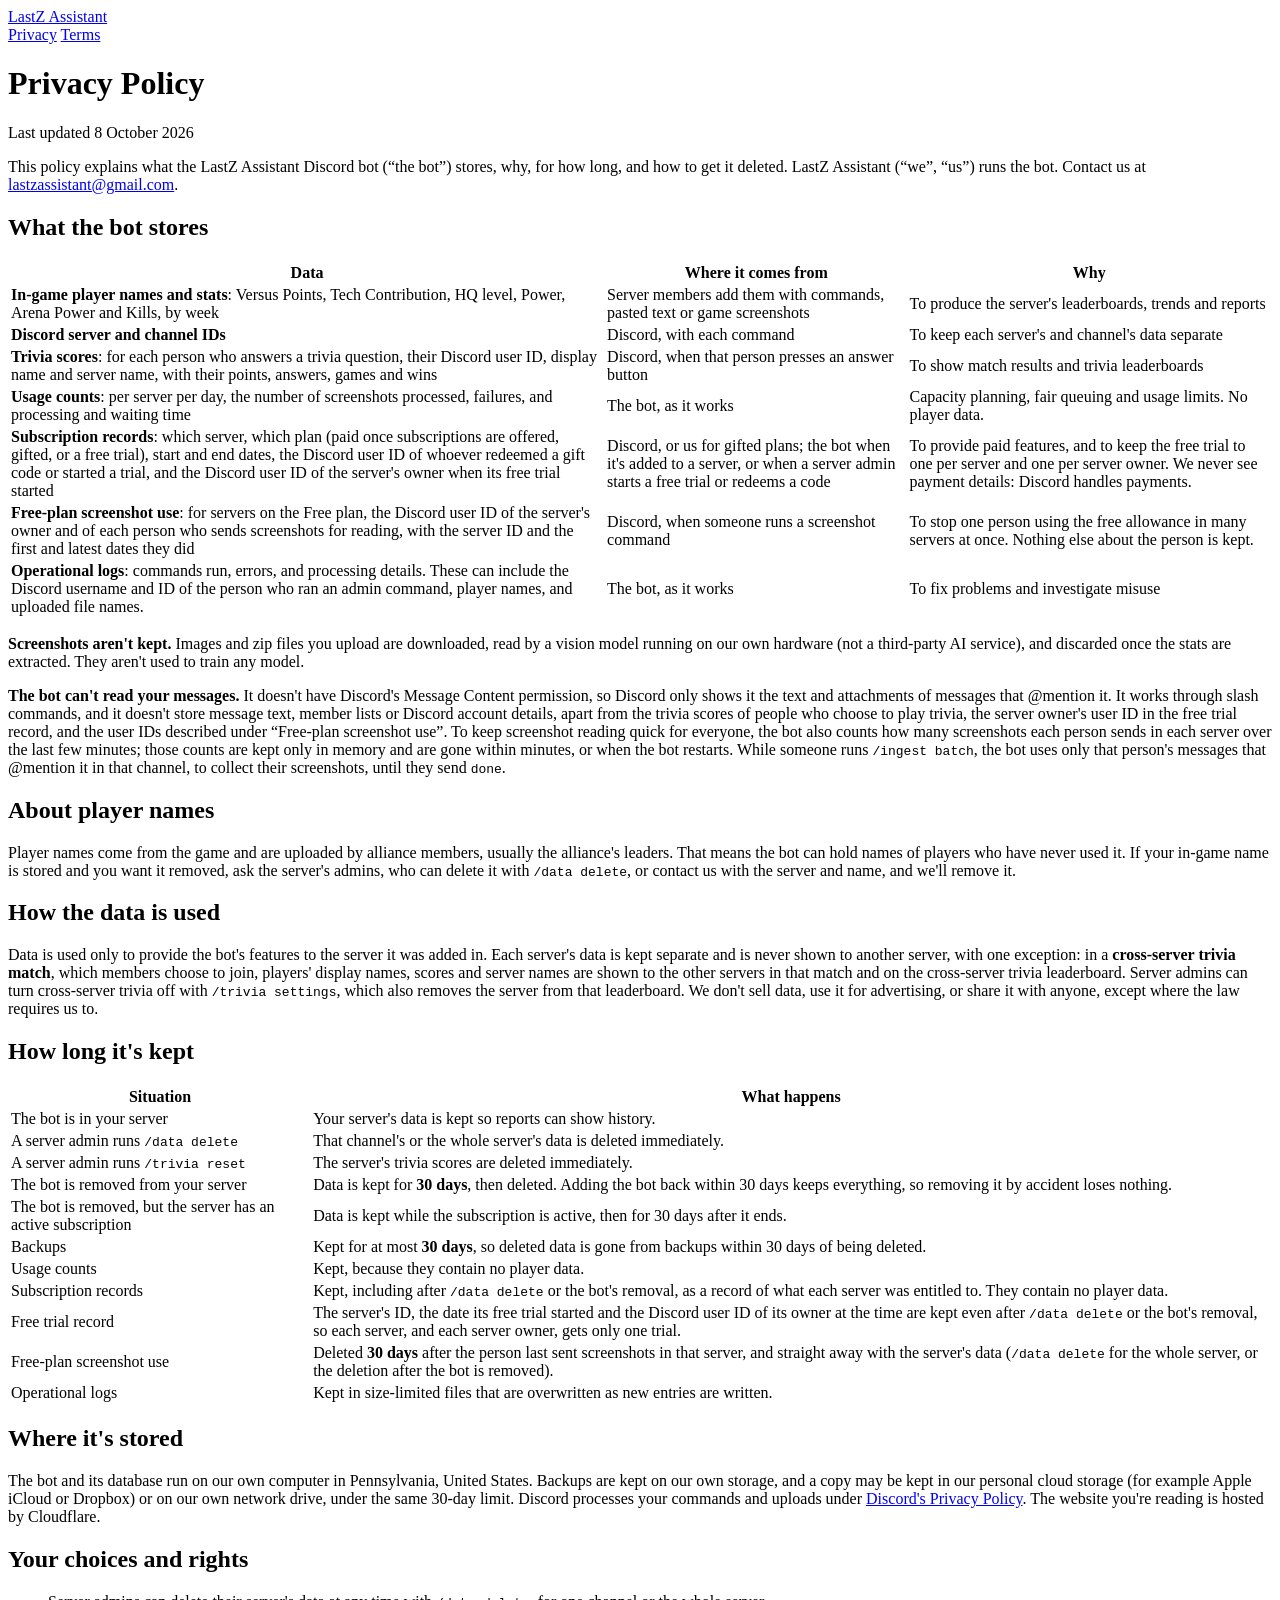
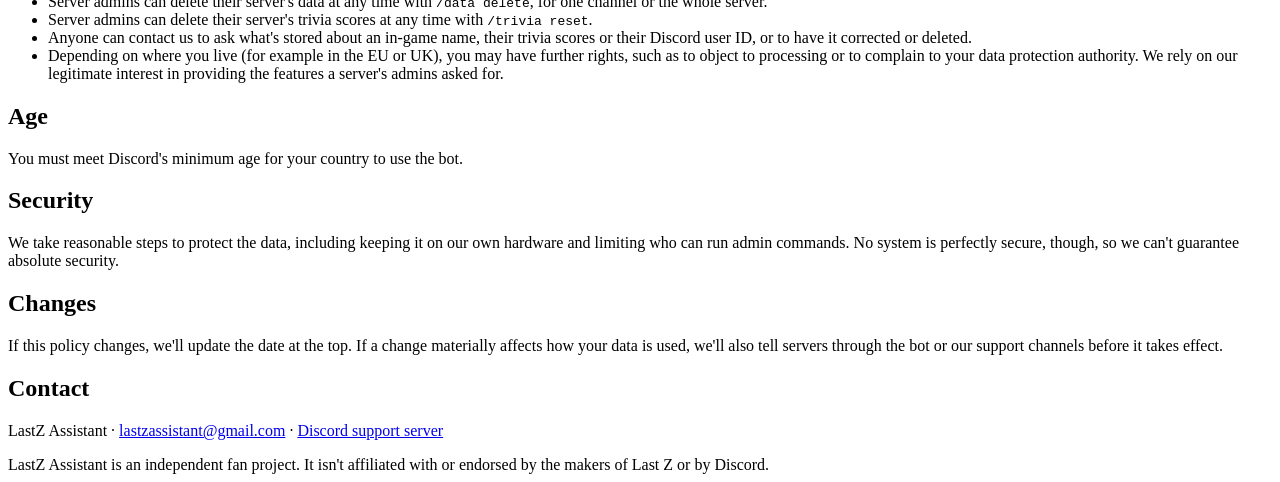
==== commit 553d760f: "Trials: start automatically when the bot joins a new server; once per owner too While TIERS_ENFORCED" ====
--- a/site/privacy.html
+++ b/site/privacy.html
@@ -17,7 +17,7 @@
   </header>
   <main>
     <h1>Privacy Policy</h1>
-    <p class="updated">Last updated 6 October 2026</p>
+    <p class="updated">Last updated 8 October 2026</p>
 
     <p>This policy explains what the LastZ Assistant Discord bot (“the bot”) stores, why, for how long, and how to get it deleted. LastZ Assistant (“we”, “us”) runs the bot. Contact us at <a href="mailto:lastzassistant@gmail.com">lastzassistant@gmail.com</a>.</p>
 
@@ -46,9 +46,9 @@
           <td>Capacity planning, fair queuing and usage limits. No player data.</td>
         </tr>
         <tr>
-          <td><strong>Subscription records</strong>: which server, which plan (paid once subscriptions are offered, gifted, or a free trial), start and end dates, and the Discord user ID of whoever redeemed a gift code or started a trial</td>
-          <td>Discord, or us for gifted plans; the bot when a server admin starts a free trial or redeems a code</td>
-          <td>To provide paid features, and to keep the free trial to one per server. We never see payment details: Discord handles payments.</td>
+          <td><strong>Subscription records</strong>: which server, which plan (paid once subscriptions are offered, gifted, or a free trial), start and end dates, the Discord user ID of whoever redeemed a gift code or started a trial, and the Discord user ID of the server's owner when its free trial started</td>
+          <td>Discord, or us for gifted plans; the bot when it's added to a server, or when a server admin starts a free trial or redeems a code</td>
+          <td>To provide paid features, and to keep the free trial to one per server and one per server owner. We never see payment details: Discord handles payments.</td>
         </tr>
         <tr>
           <td><strong>Free-plan screenshot use</strong>: for servers on the Free plan, the Discord user ID of the server's owner and of each person who sends screenshots for reading, with the server ID and the first and latest dates they did</td>
@@ -65,7 +65,7 @@
 
     <p><strong>Screenshots aren't kept.</strong> Images and zip files you upload are downloaded, read by a vision model running on our own hardware (not a third-party AI service), and discarded once the stats are extracted. They aren't used to train any model.</p>
 
-    <p><strong>The bot can't read your messages.</strong> It doesn't have Discord's Message Content permission, so Discord only shows it the text and attachments of messages that @mention it. It works through slash commands, and it doesn't store message text, member lists or Discord account details, apart from the trivia scores of people who choose to play trivia and the user IDs described under “Free-plan screenshot use”. To keep screenshot reading quick for everyone, the bot also counts how many screenshots each person sends in each server over the last few minutes; those counts are kept only in memory and are gone within minutes, or when the bot restarts. While someone runs <code>/ingest batch</code>, the bot uses only that person's messages that @mention it in that channel, to collect their screenshots, until they send <code>done</code>.</p>
+    <p><strong>The bot can't read your messages.</strong> It doesn't have Discord's Message Content permission, so Discord only shows it the text and attachments of messages that @mention it. It works through slash commands, and it doesn't store message text, member lists or Discord account details, apart from the trivia scores of people who choose to play trivia, the server owner's user ID in the free trial record, and the user IDs described under “Free-plan screenshot use”. To keep screenshot reading quick for everyone, the bot also counts how many screenshots each person sends in each server over the last few minutes; those counts are kept only in memory and are gone within minutes, or when the bot restarts. While someone runs <code>/ingest batch</code>, the bot uses only that person's messages that @mention it in that channel, to collect their screenshots, until they send <code>done</code>.</p>
 
     <h2>About player names</h2>
     <p>Player names come from the game and are uploaded by alliance members, usually the alliance's leaders. That means the bot can hold names of players who have never used it. If your in-game name is stored and you want it removed, ask the server's admins, who can delete it with <code>/data delete</code>, or contact us with the server and name, and we'll remove it.</p>
@@ -85,7 +85,7 @@
         <tr><td>Backups</td><td>Kept for at most <strong>30 days</strong>, so deleted data is gone from backups within 30 days of being deleted.</td></tr>
         <tr><td>Usage counts</td><td>Kept, because they contain no player data.</td></tr>
         <tr><td>Subscription records</td><td>Kept, including after <code>/data delete</code> or the bot's removal, as a record of what each server was entitled to. They contain no player data.</td></tr>
-        <tr><td>Free trial record</td><td>The server's ID and the date its free trial started are kept even after <code>/data delete</code> or the bot's removal, so each server gets only one trial.</td></tr>
+        <tr><td>Free trial record</td><td>The server's ID, the date its free trial started and the Discord user ID of its owner at the time are kept even after <code>/data delete</code> or the bot's removal, so each server, and each server owner, gets only one trial.</td></tr>
         <tr><td>Free-plan screenshot use</td><td>Deleted <strong>30 days</strong> after the person last sent screenshots in that server, and straight away with the server's data (<code>/data delete</code> for the whole server, or the deletion after the bot is removed).</td></tr>
         <tr><td>Operational logs</td><td>Kept in size-limited files that are overwritten as new entries are written.</td></tr>
       </table>
